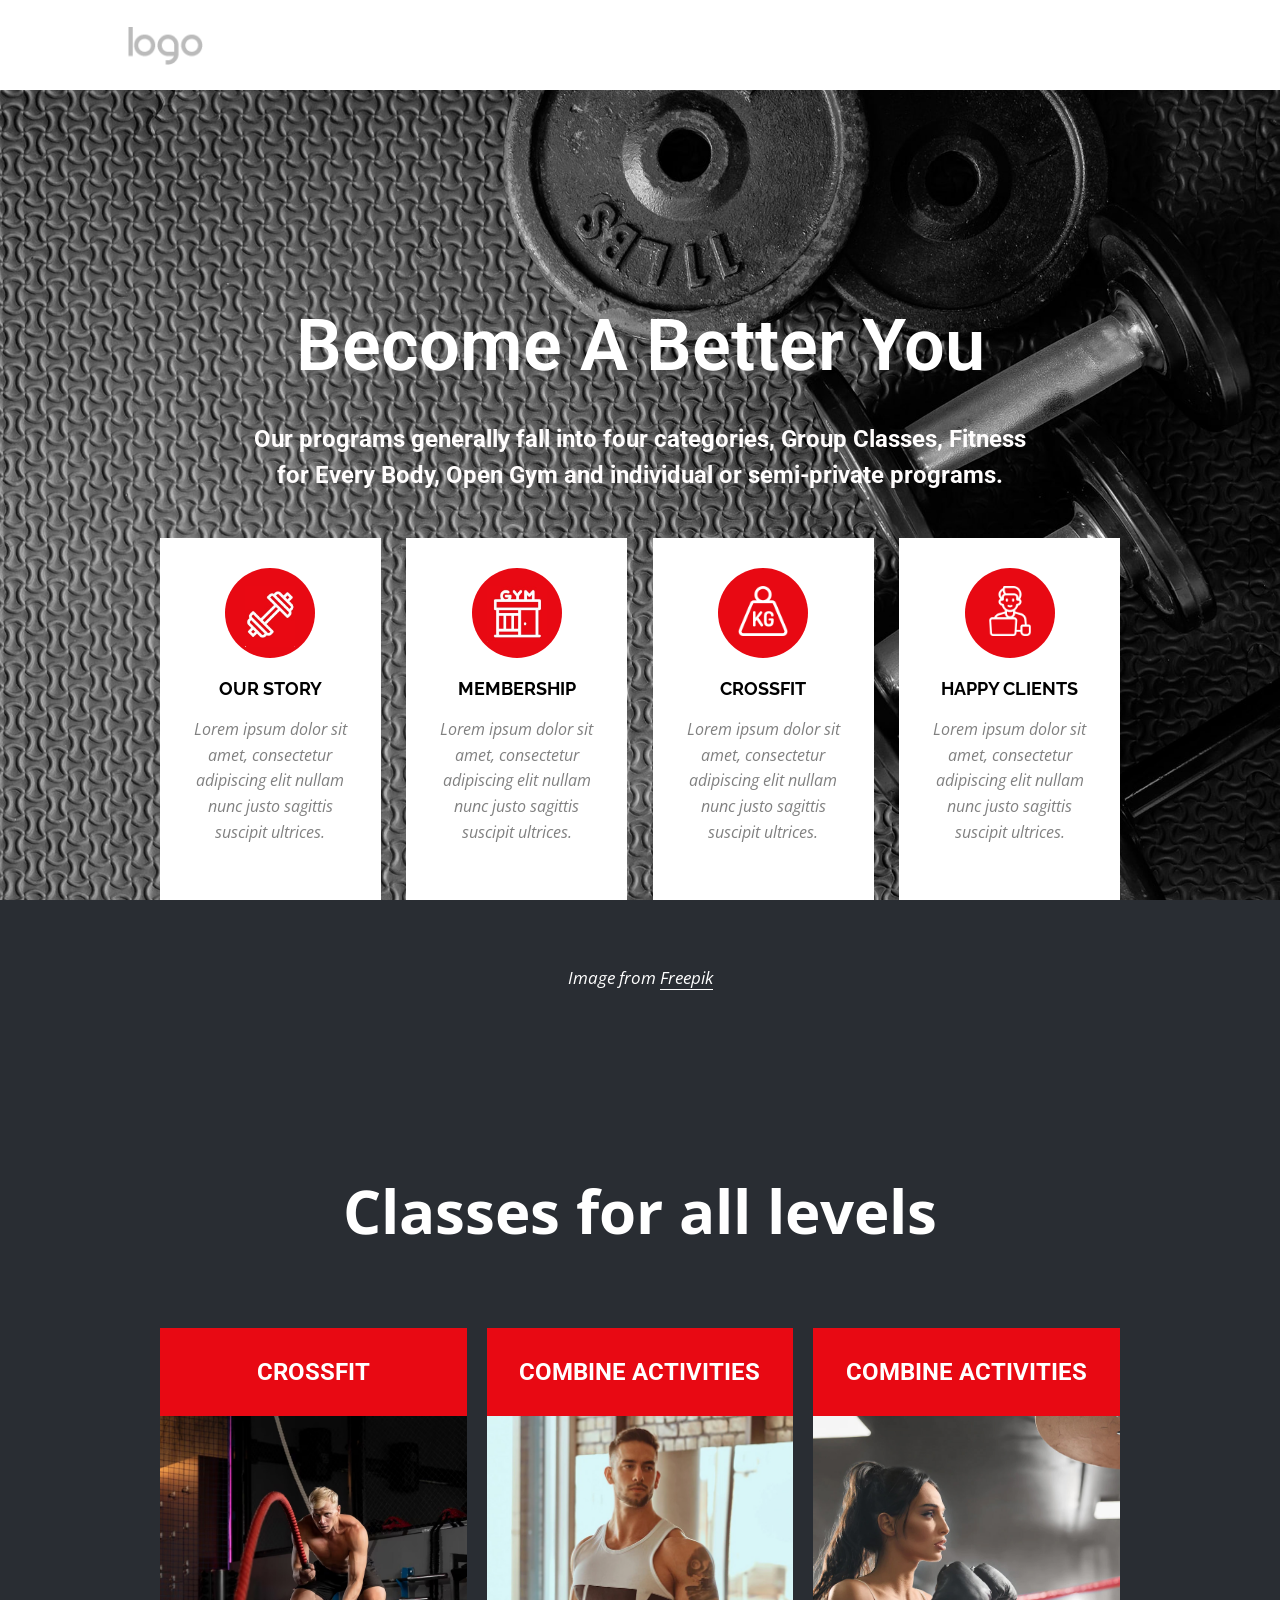
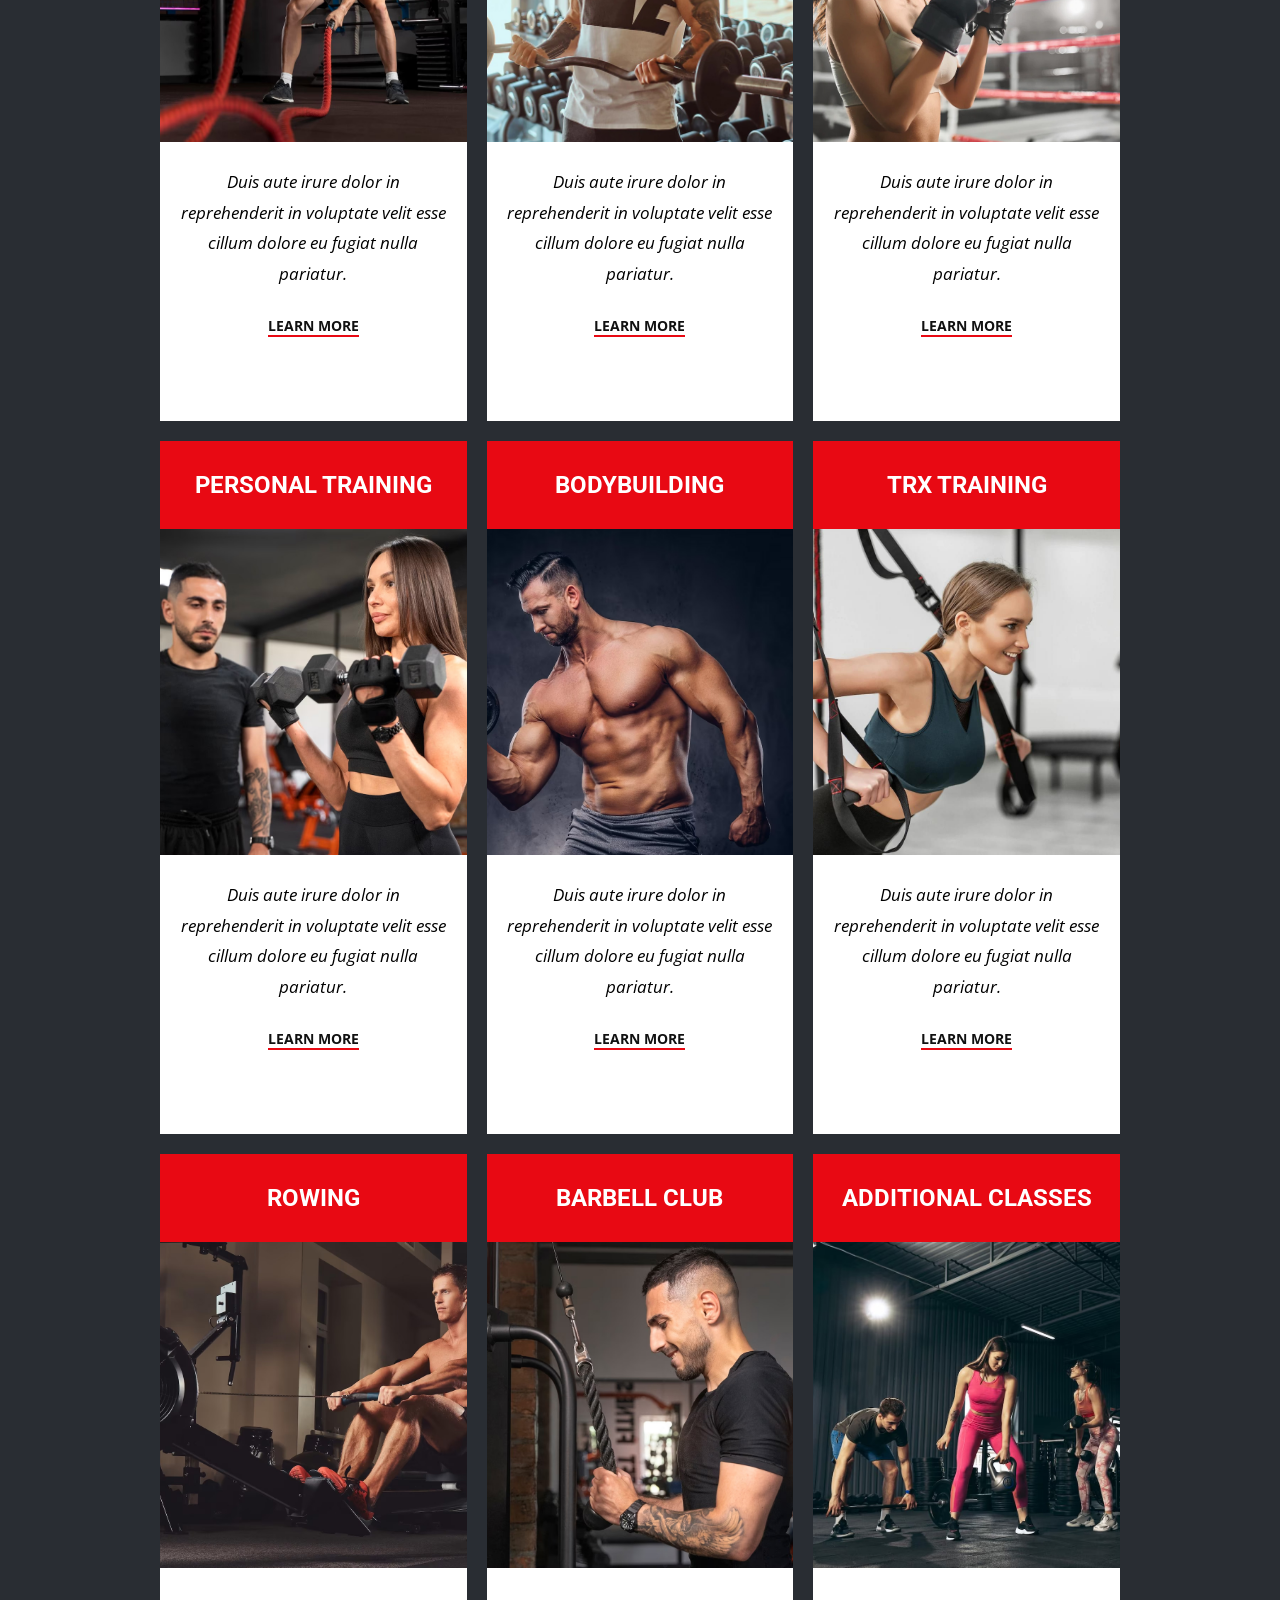
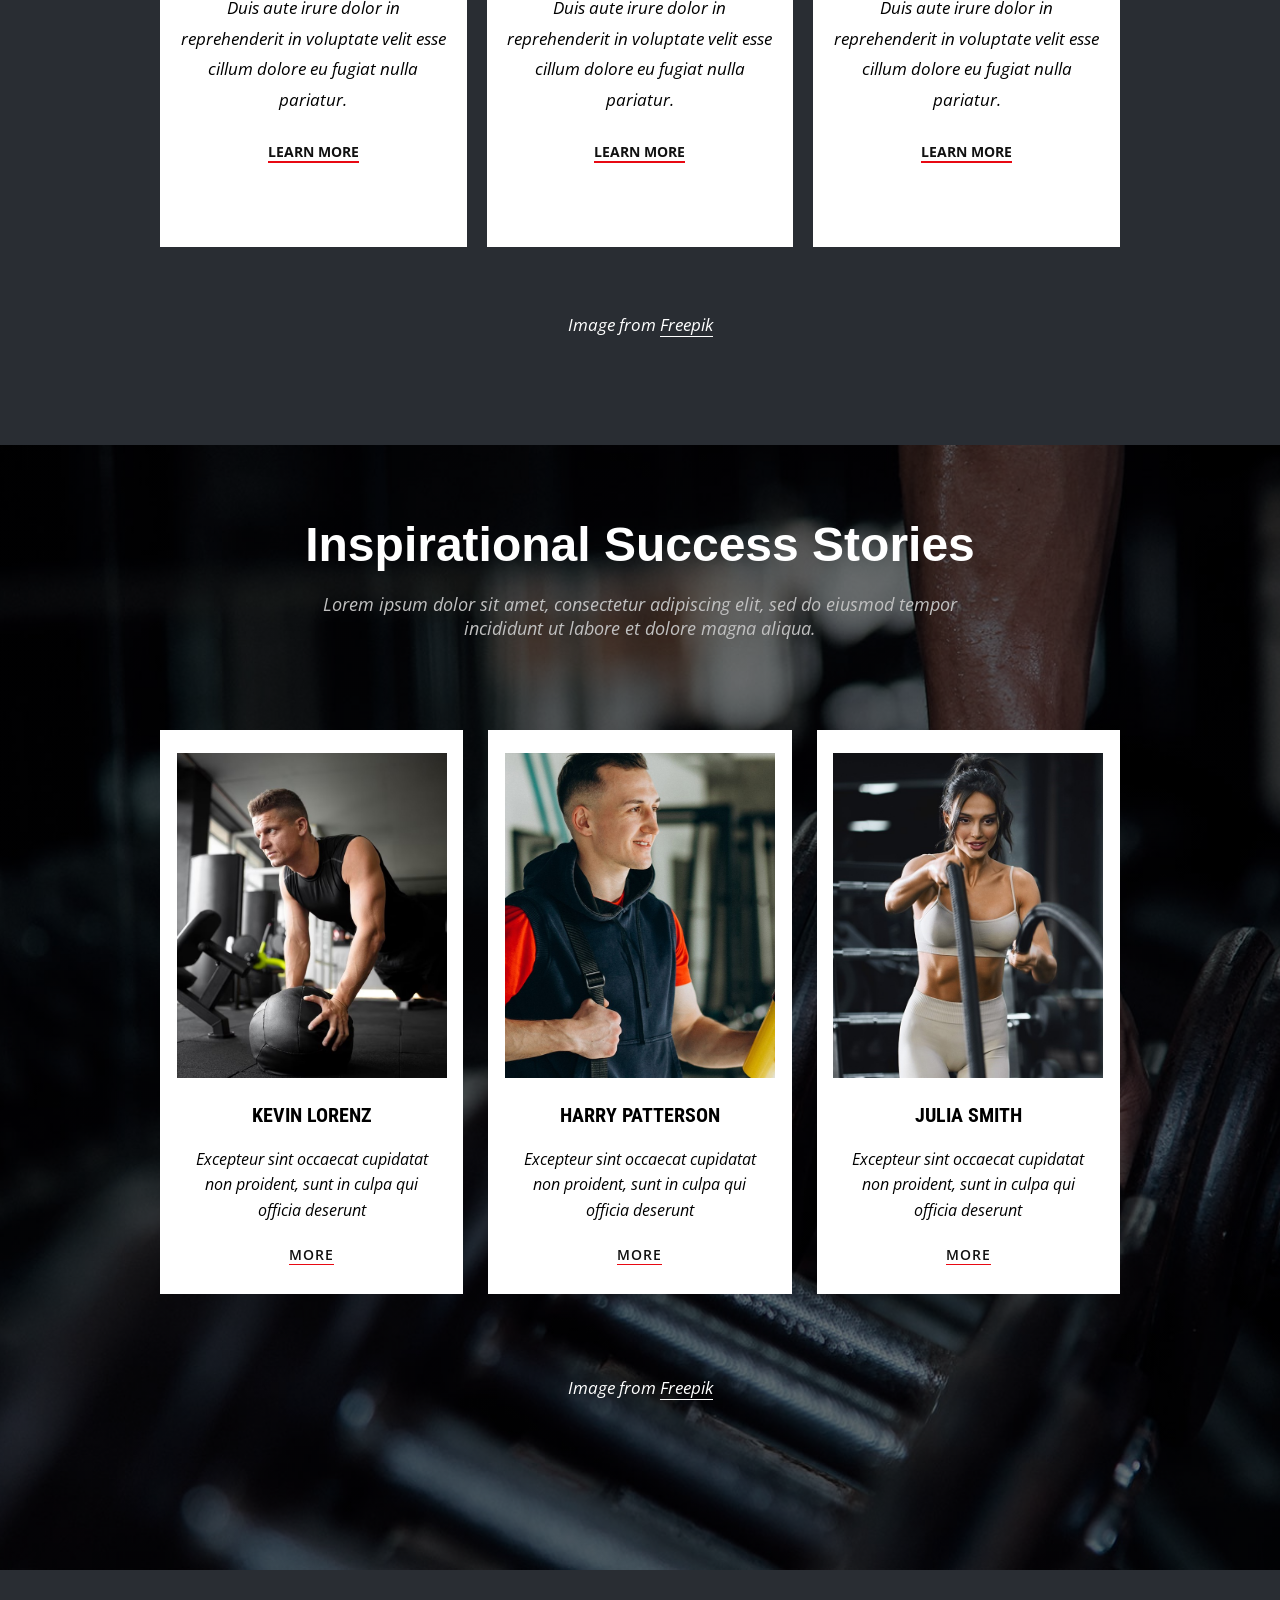
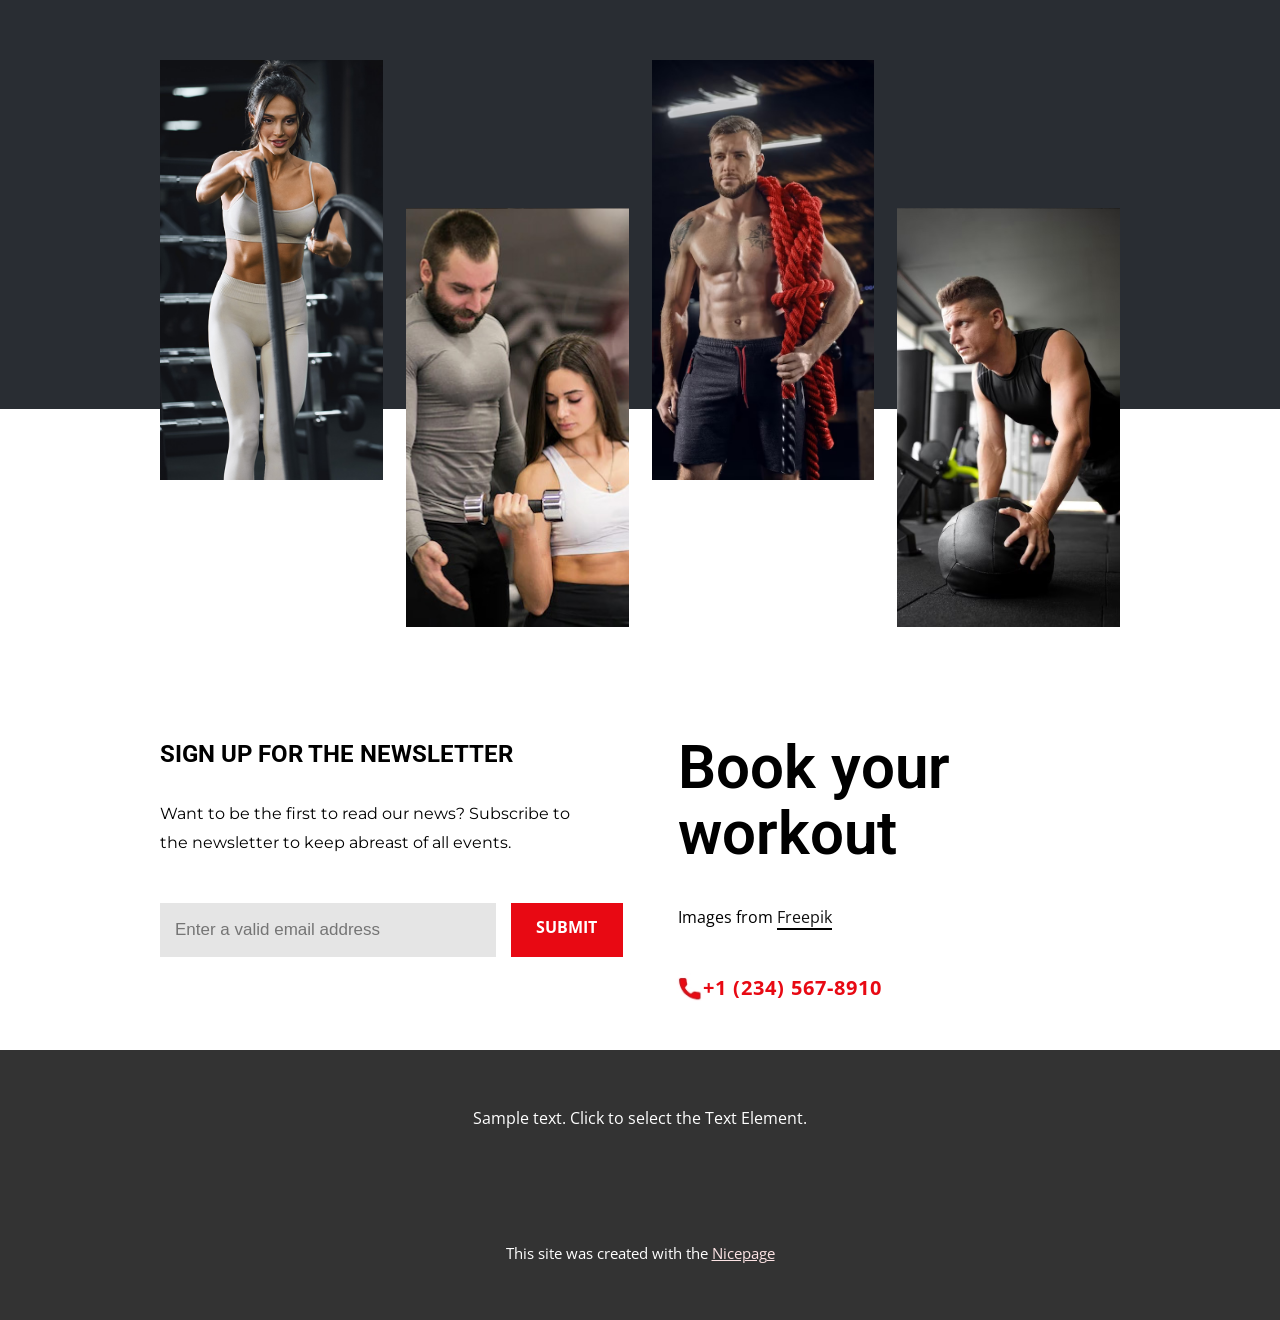
==== index.html @ ff722672 "Add files via upload" ====
<!DOCTYPE html>
<html lang="en">
<head>
    <meta charset="UTF-8">
    <meta name="viewport" content="width=device-width, initial-scale=1.0">
    <title>Document</title>
    <link rel="stylesheet" href="index.css">
</head>
<body>
    <nav>
        <img src="imge/default-logo.png" alt="logo" width="75px" class="navim">
    </nav>
    <!-- section1 -->
    <section class="q">
        <img src="imge/er3-min.jpg" alt="logo" class="im">
        <div class="q1">
            <h1>Become A Better You</h1>
            <h5 class="qh5">Our programs generally fall into four categories, Group Classes, Fitness <br>
                for Every Body, Open Gym and individual or semi-private programs.
            </h5>
            <div class="q2">
                <div class="q3">
                    <div class="q31">
                        <div class="qi3"> <img src="imge/IMG_٢٠٢٤١٢١٩_٢١٥٣٥٢.jpg"></div>
                        <h4>Our Story</h4>
                        <p class="q3p">Lorem ipsum dolor sit amet, consectetur adipiscing elit nullam nunc justo sagittis suscipit ultrices.</p>
                    </div>
                    <div class="q32">
                        <div class="qi3"> <img src="imge/IMG_٢٠٢٤١٢١٩_٢١٥٣٢١.jpg" class="igem" ></div>
                        <h4>Membership</h4>
                        <p class="q3p">Lorem ipsum dolor sit amet, consectetur adipiscing elit nullam nunc justo sagittis suscipit ultrices.</p>
                    </div>
                    <div class="q33">
                        <div class="qi3"> <img src="imge/download (1).png" ></div> 
                        <h4>Crossfit</h4>
                        <p class="q3p">Lorem ipsum dolor sit amet, consectetur adipiscing elit nullam nunc justo sagittis suscipit ultrices.</p>
                    </div>
                    <div class="q34">
                        <div class="qi3"> <img src="imge/download (2).png" ></div>
                        <h4>Happy clients</h4>
                        <p class="q3p">Lorem ipsum dolor sit amet, consectetur adipiscing elit nullam nunc justo sagittis suscipit ultrices.</p>
                    </div>
                </div>
            </div>
            <p class="q4">Image from  <a class="qa4" href="#">Freepik</a></p>
        </div>
    </section>
    <!-- section2 -->
    <section class="w">
        <div class="w1">
            <h2 class="wh2">Classes for all levels</h2>
            <div class="w2">
                <div class="w3">
                    <div class="w31">
                        <h4 class="wh4">Crossfit</h4>
                        <img src="imge/346.jpg" alt="logo" class="imgw" >
                        <p class="wp">Duis aute irure dolor in reprehenderit in voluptate velit esse cillum dolore eu fugiat nulla pariatur.</p>
                        <a href="#" class="aw">Learn more</a>
                    </div>
                    <div class="w32">
                        <h4 class="wh4">Combine activities</h4>
                        <img src="imge/hhhh.jpg" alt="logo" class="imgw" >
                        <p class="wp">Duis aute irure dolor in reprehenderit in voluptate velit esse cillum dolore eu fugiat nulla pariatur.</p>
                        <a href="#" class="aw">Learn more</a>
                    </div>
                    <div class="w33">
                        <h4 class="wh4">Combine activities</h4>
                        <img src="imge/vvv.jpg" alt="logo" class="imgw">
                        <p class="wp">Duis aute irure dolor in reprehenderit in voluptate velit esse cillum dolore eu fugiat nulla pariatur.</p>
                        <a href="#" class="aw">Learn more</a>
                    </div>
                    <div class="w34">
                        <h4 class="wh4">Personal Training</h4>
                        <img src="imge/gh.jpg" alt="logo" class="imgw">
                        <p class="wp">Duis aute irure dolor in reprehenderit in voluptate velit esse cillum dolore eu fugiat nulla pariatur.</p>
                        <a href="#" class="aw">Learn more</a>
                    </div>
                    <div class="w35">
                        <h4 class="wh4">Bodybuilding</h4>
                        <img src="imge/tr.jpg" alt="logo" class="imgw">
                        <p class="wp">Duis aute irure dolor in reprehenderit in voluptate velit esse cillum dolore eu fugiat nulla pariatur.</p>
                        <a href="#" class="aw">Learn more</a>
                    </div>
                    <div class="w36">
                        <h4 class="wh4">Trx Training</h4>
                        <img src="imge/hhhh (1).jpg" alt="logo" class="imgw">
                        <p class="wp">Duis aute irure dolor in reprehenderit in voluptate velit esse cillum dolore eu fugiat nulla pariatur.</p>
                        <a href="#" class="aw">Learn more</a>
                    </div>
                    <div class="w37">
                        <h4 class="wh4">Rowing</h4>
                        <img src="imge/6.jpg" alt="logo" class="imgw">
                        <p class="wp">Duis aute irure dolor in reprehenderit in voluptate velit esse cillum dolore eu fugiat nulla pariatur.</p>
                        <a href="#" class="aw">Learn more</a>
                    </div>
                    <div class="w38">
                        <h4 class="wh4">Barbell Club</h4>
                        <img src="imge/577.jpg" alt="logo" class="imgw">
                        <p class="wp">Duis aute irure dolor in reprehenderit in voluptate velit esse cillum dolore eu fugiat nulla pariatur.</p>
                        <a href="#" class="aw">Learn more</a>
                    </div>
                    <div class="w39">
                        <h4 class="wh4">Additional Classes</h4>
                        <img src="imge/t4.jpg" alt="logo" class="imgw">
                        <p class="wp">Duis aute irure dolor in reprehenderit in voluptate velit esse cillum dolore eu fugiat nulla pariatur.</p>
                        <a href="#" class="aw">Learn more</a>
                    </div>

                </div>
                <p class="q4 w4">Image from  <a class=" wa4" href="#">Freepik</a></p>
            </div>
        </div>
    </section>
    <!-- section3 -->
    <section class="e">
        <div class="e1">
            <h2 class="he1">Inspirational Success Stories</h2>
            <p class="e2">Lorem ipsum dolor sit amet, consectetur adipiscing elit, 
            sed do eiusmod tempor incididunt ut labore et dolore magna aliqua.</p>
            <div class="ee3">
                <div class="e3 ">
                    <div class="e31">
                            <div class="e310">
                                <img src="imge/222.jpg" alt="photo" class="imge3">
                                <h4 class="h4e tran" >Kevin Lorenz</h4>
                            </div>
                            <p class="pe31  tran">Excepteur sint occaecat cupidatat non proident, sunt in culpa qui officia deserunt</p>
                            <a href="#" class="ea31 tran">more</a>
                    </div>
                    <div class="e32">
                        <div class="e310">
                            <img src="imge/58.jpg" alt="photo" class="imge3">
                            <h4 class="h4e tran">Harry Patterson</h4>
                        </div>
                            <p class="pe31 tran">Excepteur sint occaecat cupidatat non proident, sunt in culpa qui officia deserunt</p>
                            <a href="#" class="ea31 tran">more</a>
                    </div>
                    <div class="e33">
                        <div class="e310">
                            <img src="imge/64745322-c864-486f-a32f-adc405a416b2.jpg" alt="photo" class="imge3">
                            <h4 class="h4e tran">Julia Smith</h4>
                        </div>
                            <p class="pe31 tran">Excepteur sint occaecat cupidatat non proident, sunt in culpa qui officia deserunt</p>
                            <a href="#" class="ea31 tran">more</a>
                    </div>
                </div>
            </div>  
            <p class="q4 w4">Image from  <a class=" wa4" href="#">Freepik</a></p>
        </div>
    </section>
    <!-- section 4 -->
    <section class="r">
        <div class="r1">
            <div class="r10">
                <div class="r11"></div>
                <div class="r12"></div>
                <div class="r13"></div>
                <div class="r14"></div>
            </div>
        </div>
        <div class="r2">
        <div class="r20">
                <div class="r21">
                    <h4 class="hr4">Sign up for the newsletter</h4>
                    <p class="pr21">Want to be the first to read our news? Subscribe to the newsletter to keep abreast of all events. </p>
                    <div class="rdiv">
                        <form >
                            <input type="email" placeholder="Enter a valid email address" class="rinp" >
                            <a href="###" class="arf">Submit</a>
                        </form>
                    </div>
                </div>
                <div class="r22">
                    <div class="r220">
                        <h2 class="hr2">Book your workout</h2>
                        <p class="pr22">Images from <a href="#" class="ar22">Freepik</a></p>
                        <div class="r221">
                            <img src="imge/Screenshot_5-1-2025_202839_nicepage.com.jpeg" class="rim">
                            <a href="#" class="ar"> +1 (234) 567-8910</a>
                        </div>
                    </div>
                </div>
        </div>
        </div>
    </section>
    <footer>
        <p class="fot1">Sample text. Click to select the Text Element.</p>
        <p class="fot2"> This site was created with the <a href="#" class="afot">Nicepage</a></p>
    </footer>
</body>
</html>
---- index.css ----
@import url('https://fonts.googleapis.com/css2?family=Playfair+Display:wght@700&family=Roboto:ital,wght@0,100;0,300;0,400;0,500;0,700;0,900;1,100;1,300;1,400;1,500;1,700;1,900&display=swap');
@import url('https://fonts.googleapis.com/css2?family=Playfair+Display:wght@700&family=Raleway:ital,wght@0,100..900;1,100..900&family=Roboto:ital,wght@0,100;0,300;0,400;0,500;0,700;0,900;1,100;1,300;1,400;1,500;1,700;1,900&display=swap');
@import url('https://fonts.googleapis.com/css2?family=Open+Sans:ital,wght@0,300..800;1,300..800&family=Playfair+Display:wght@700&family=Raleway:ital,wght@0,100..900;1,100..900&family=Roboto:ital,wght@0,100;0,300;0,400;0,500;0,700;0,900;1,100;1,300;1,400;1,500;1,700;1,900&display=swap');
@import url('https://fonts.googleapis.com/css2?family=Roboto+Condensed:ital,wght@0,100..900;1,100..900&display=swap');
@import url('https://fonts.googleapis.com/css2?family=Montserrat:ital,wght@0,100..900;1,100..900&display=swap');
*{
    margin: 0;
    padding: 0;
    box-sizing: border-box;
}
html{
    scroll-behavior: smooth;
}
body{
    font-family: 'Open Sans', sans-serif;
    overflow-x: hidden;
    scroll-behavior: smooth;
}
nav{
    height: 10vh;
    position: relative;
}
.navim{
    position: absolute;
    margin-left: 10%;
    margin-top: 3vh;
}
.q{
    height: 100vh;
    width: 100%;
    background-color: #292d33;
    position: relative;
}
.im{
    height: 90vh;
    width: 100% !important;
    object-fit: cover;
    filter: grayscale(100%);
    background-color: rgba(0, 0, 0, 0.5);
    animation-name: image;
    animation-duration: 1.5s;
}
@keyframes image{
    0% { transform: translateY(-100%); }
    100% { transform: translateY(0); }
}

.q1{
    position: absolute;
    width: 75%;
    top: 20%;
    right: 12.5%;
    left: 12.5%;
    text-align: center;
}
h1{
    color: white;
    font-size: 4.5rem;
    line-height: 1.1;
    font-family: "Roboto", sans-serif;
    font-weight: 600;
    margin-bottom: 4vh;
    animation-name: th1;
    animation-duration: 1.5s;
    animation-timing-function: ease-in-out;
}
@keyframes th1{
    0% { opacity: 0; 
    font-size: 25px;} 
    100% { opacity: 1; }
}
.qh5{
    color: rgb(255, 253, 253);
    line-height: 1.5;
    font-family: "Roboto", sans-serif;
    font-size: 1.5rem;
    animation-name: th5;
    animation-duration: 1.5s;
    animation-timing-function: ease-in-out;
}
@keyframes th5{
    0% { opacity: 0; 
    font-size: 14px;} 
    100% { opacity: 1; }
}

.q3{
    display: flex;
    justify-content: space-between;
    margin-top: 5vh;
    gap: 2vw;
    animation: qd3 2s ease-in-out forwards;
}
@keyframes qd3{
    0% { transform: translateY(100%); opacity: 0; }
    100% { transform: translateY(0); opacity: 1;}
}
.q31, .q32, .q33, .q34{
    background-color: white;
    height: 47vh;
    margin-top: 0vh;
    padding: 30px;
}
.qi3{
    background-color: #e80913;
    border-radius: 50%;
    width: 90px;
    height: 90px; 
    margin-left: auto;  
    margin-right: auto;
    margin-bottom: 20px;
    animation: slideFromRight 2s ease-in-out forwards;
}
@keyframes slideFromRight{
    0% { transform: translateX(100%) 
        rotate(180deg);
        opacity: 0; 
    } 
    100% { transform: translateX(0)
        rotate(0deg);
        opacity: 1;
    }
}
.q3 img{
    margin-top: 18px;
    width: 50px;
}
.igem{
    width: 60px !important;
}
.q3 h4{
    margin-top: 1vh;
    margin-bottom: 1.5vh;
    font-weight: 700;
    font-size: 1.125rem;
    font-family: "Raleway", sans-serif !important;
    text-transform: uppercase;
}
.q3p{
    font-style: italic;
    margin-top: 18px;
    margin-bottom: 0;
    color: #808080 ;
    font-family: 'Open Sans', sans-serif;
    line-height: 1.6;
    padding-bottom: 25px;
}  
.q4, .qa4, .wa4{
    text-align: center;
    margin-top: 7vh;
    color: white;
    font-style: italic;
    line-height: 1.8;
    font-size: 17px;
    text-decoration: none;
    animation-name: tq4;
    animation-duration: 3.8s;
    animation-timing-function: ease-in-out;
}
@keyframes tq4{
    0% { opacity: 0; 
    font-size: 14px;} 
    100% { opacity: 1; }
}

.qa4, .wa4{
    border-bottom: 1px white solid;
    
}
.qa4:hover{
    border: none;
    color: rgb(205, 204, 204);
}
@media(max-width:450px){
    .q{
        height: 285vh;
    }
    .im{
        height: 100vh;
    }
    .q1{
        width: 90%;
        top: 10%;
        right: 5%;
        left: 5%;
    }
    h1{
        font-size: 3.5rem;
        margin-bottom: 3vh;
    }
    .qh5{
        font-size: 1.3rem;
        line-height: 1.5;
    }
    .q3{
        display: block;
        margin-top: 5vh;
    }
    .q31, .q32, .q33, .q34{
        margin-bottom: 4vh;
        height: auto;
    }
}
@media (min-width:451px) and (max-width:650px){
    .q{
        height: 195vh;
    }
    .im{
        height: 90vh;
    }
    .q1{
        width: 85%;
        top: 10%;
        right: 7.5%;
        left: 7.5%;
    }
    h1{
        font-size: 3.5rem;
    }
    .qh5{
        font-size: 1.5rem;
    }
    .q3{
        display: flex;
        flex-wrap: wrap;
        justify-content: space-between;
        margin-top: 3vh;
        gap: 3vw;
    }
    .q31, .q32, .q33, .q34{

        background-color: white;
        height: auto;
        
        flex-basis: 48%;
    }
}
@media (min-width:651px) and (max-width:850px){
    .q{
        height: 190vh;
    }
    .im{
            height: 90vh;
        }
        .q1{
        
            width: 85%;
        top: 10%;
        right: 7.5%;
        left: 7.5%;
        }
        h1{
            font-size: 3.5rem;
        }
        .qh5{
            font-size: 1.5rem;
        }
        .q3{
        display: flex;
        flex-wrap: wrap;
        justify-content: space-between;
            margin-top: 3vh;
            gap: 3vw;
        }
        .q31, .q32, .q33, .q34{
            background-color: white;
        height: auto;
        
        flex-basis: 48%;
        }
}
@media (min-width:851px) and (max-width:1050px){
    .q{
        height: 120vh;
        
    }
    h1{
        font-size: 4.4rem;
    }
    .qh5{

        font-size: 1.4rem;
    }
    .q31, .q32, .q33, .q34{
        height: auto;
    }
    .q1{
        
        width: 85%;
        top: 10%;
        right: 7.5%;
        left: 7.5%;
    }
    .im{
        height: 80vh;
    }
    }
    @media (min-width:1051px) {
    .q{
        height: 120vh;
        
    }
    .q31, .q32, .q33, .q34{
        height: auto;
    }

}
/*section2*/
.w{
    height: 275vh;
    width: 100%;
    background-color: #292d33;
    position: relative;

}

.w1{
    position: absolute;
    width: 75%;
    right: 12.5%;
    left: 12.5%;
    text-align: center;
    height: 100%;
    display: flex;
    flex-direction: column;
    flex-shrink: 0;
}
.wh2{
    color: white;
    font-size: 3.75rem;
    margin: 60px auto 0;
    padding-top: 60px;
    animation: th2 1.5s ease-in-out forwards;
}
@keyframes th2{
    0% { opacity: 0; 
    font-size: 14px;} 
    100% { opacity: 1; }
}
.w2{
    display: flex;
    flex-direction: column;
    flex-shrink: 0;
    height: 88%;
    margin: 6% 0 0 0;
}
.w3{
    display: grid;
    grid-template-columns: repeat(3, 1fr);
    grid-template-rows: repeat(3, 1fr);
    gap: 20px;
    text-align: center;
    animation: wd3 2s ease-in-out forwards;
}
@keyframes wd3{
    0% { transform: translateY(10%);
        opacity: 0;
    }
    100% { transform: translateY(0); 
        opacity: 1;
    }
}
.w31, .w32, .w33, .w34, .w35, .w36, .w37,.w38 ,.w39{
    background-color: #ffffff;
    height: auto;
    height: 73vh;
}
.imgw{
    height: 47%;
    width: 100%;
    object-fit: cover;
}
.wh4{
    font-weight: 700;
    font-size: 1.5rem;
    margin: 0 auto;
    word-wrap: break-word;
    text-transform: uppercase;
    line-height: 1.2;
    font-family: "Roboto", sans-serif;
    color: #ffffff;
    background-color: #e80913 !important;
    padding:  30px;
}
.wp{
    font-style: italic;
    line-height: 1.8;
    word-wrap: break-word;
    padding: 25px 20px;
    margin-top: -5px;
    font-size: 17px;
}
.aw{
    color: #111111 !important;
    text-transform: uppercase;
    font-size: 0.875rem;
    font-weight: 700;
    text-decoration: none;
    border-bottom: 2px solid #e80913;
    margin-top: 5px;
}
.aw:hover{
    color: #f1c50e !important;
}
.wa4:hover{
    border-color: #e80913 !important;
}
.wa4:hover{
    border-color: #e80913;
    color: rgb(205, 204, 204);
}
@media(max-width:450px){
    .w{
        height: 785vh;
    }
    .w1{
        width: 90%;
        right: 5%;
        left: 5%;
    }
    .wh2{
        font-size: 2.9rem;
        margin: 30px auto 0;
        padding-top: 15px;
        margin-bottom: 5vh;
        margin-top: -10vh;
    }
    .w2{
        height: 88%;
        margin: 6% 0 0 0;
    }
    .w3{
        grid-template-columns: repeat(1, 1fr);
        grid-template-rows: repeat(9, 1fr);
        gap: 25px;
    }
    .w31, .w32, .w33, .w34, .w35, .w36, .w37,.w38 ,.w39{
        height: 80vh;
    }
}
@media (min-width:451px) and (max-width:650px){
    .w{
    height: 675vh;
    }
    .w1{
    width: 90%;
    right: 5%;
    left: 5%;
    }
    .wh2{
        font-size: 3.5rem;
    margin: 30px auto 0;
        padding-top: 15px;
    margin-bottom: 5vh;
    margin-top: 0vh;
    }
    .w3{
    grid-template-columns: repeat(1, 1fr);
    grid-template-rows: repeat(9, 1fr);
    gap: 25px;
    }
    .w31, .w32, .w33, .w34, .w35, .w36, .w37,.w38 ,.w39{
    height: 67vh;

    }
}
@media (min-width:651px) and (max-width:850px){
    .w{
    height: 383vh;
    }
    .w1{
    width: 85%;
    right: 7.5%;
    left: 7.5%;
    }
    .wh2{
        font-size: 3.65rem;
        margin: 30px auto 0;
        padding-top: 0;
    margin-bottom: 2vh;
    margin-top: -35vh;
    }
    .w3{
    grid-template-columns: repeat(2, 1fr);
    grid-template-rows: repeat(5, 1fr);
    gap: 25px;
    }
    .w31, .w32, .w33, .w34, .w35, .w36, .w37,.w38 ,.w39{
    height: 73.5vh;
    }
    .wh4{
    padding:  30px 0;
    font-size: 1.125rem;
}
}
@media (min-width:851px) and (max-width:1050px){
    .w{
    height: 290vh;
    }
    .w1{
    width: 85%;
    right: 7.5%;
    left: 7.5%;
    }
    .wh2{
        font-size: 3.65rem;
        margin: 30px auto 0;
        padding-top: 0;
    margin-bottom: 2vh;
    margin-top: 0vh;
    }
    .w3{
    grid-template-columns: repeat(3, 1fr);
    grid-template-rows: repeat(3, 1fr);
    gap: 20px;
    }
    .w31, .w32, .w33, .w34, .w35, .w36, .w37,.w38 ,.w39{
    height: 82vh;
    }
    .wh4{
    padding:  30px 0;
    font-size: 1rem;
}
}
@media (min-width:1051px) {
    .w{
    height: 275vh;
    }
    .w1{
    width: 75%;
    right: 12.5%;
    left: 12.5%;
    }
    .wh2{
        font-size: 3.75rem;
        margin: 30px auto 0;
        padding-top: 0;
    margin-bottom: 2vh;
    margin-top: 0vh;
    }
    .w3{
    grid-template-columns: repeat(3, 1fr);
    grid-template-rows: repeat(3, 1fr);
    gap: 20px;
    }
    .w31, .w32, .w33, .w34, .w35, .w36, .w37,.w38 ,.w39{
    height: 77vh;
    }
    .wh4{
    padding:  30px 0;
}
}
/*section3*/
.e{
    height: 125vh;
    width: 100%;
    background-image: linear-gradient(0deg, rgba(0, 0, 0, 0.55), rgba(0, 0, 0, 0.55)),
        url(imge/erer-min.jpg);
    background-position: center;
    position: relative;
    background-size: cover;
    text-align: center;
}
.e1{
    position: absolute;
    width: 75%;
    right: 12.5%;
    left: 12.5%;
    height: 100%;
    display: flex;
    flex-direction: column;
    flex-shrink: 0;
}
.he1{
    font-size: 3rem;
    font-weight: 700;
    color: #ffffff;
    margin-top: 8vh;
    font-family:" Roboto", sans-serif;
    animation: he1 2s ease-in-out forwards;
}
@keyframes he1{
    0% { opacity: 0; 
    font-size: 17px;} 
    100% { opacity: 1; }
}
.e2{
    width: 659px;
    font-size: 1.125rem;
    font-style: italic;
    margin: 20px auto 0;
    color: #c0c0c0 !important;
    margin-bottom: 10vh;
    animation: e2 2s ease-in-out forwards;
}
@keyframes e2{
    0% { opacity: 0; 
    font-size: 7px;} 
    100% { opacity: 1; }
}
.ee3{
    display: flex;
    flex-direction: row;
    flex-wrap: wrap;
    width: 100%;
    margin-left: auto;
    margin-left: auto;
}

.e3{

    display: grid;
    grid-template-columns: repeat(3, 1fr);
    gap: 25px;
    width: calc(100%-50px);
    height: 105%;
    animation: e3 2s ease-in-out forwards;

}
@keyframes e3{
    0% { transform: translateY(100%); opacity: 0; }
    100% { transform: translateY(0); opacity: 1;}
}
.e31, .e32, .e33{
    background-color: #ffffff;
    height: auto;
    width: 100%;
    margin-bottom: 5vh;
}
.imge3{
    margin-top: 2.5vh;
    width: 89%;
    height: 325px;
    object-fit: cover;
}
.h4e{
    font-weight: 700;
    /*   transition: transform 0.5s ease-in-out;*/
    font-size: 1.25rem;
    margin: 20px 0 0;
    font-family: 'Roboto Condensed', sans-serif !important;
    text-transform: uppercase;
}
/*.h4e:hover{
transform: translateY(-5px);
}*/
.pe31{
    font-style: italic;
    /*  transition: transform 0.5s ease-in-out;*/
    margin: 20px 0 0;
    word-wrap: break-word;
    padding: 0 30px;
    line-height: 1.6;
    margin-bottom: 20px;
}
/*.pe31:hover{
transform: translateY(-5px);
}*/
.ea31{
    font-size: 0.875rem;
    letter-spacing: 1px;
    text-transform: uppercase;
    font-weight: 600;
    /* transition: transform 0.5s ease-in-out;*/
    text-decoration: none;
    color: #111111 !important;
    border-bottom: 1.7px solid #e80913;

}
.tran{
    transition: transform 0.5s ease-in-out;
}
.tran:hover{
    transform: translateY(-5px);
}
.ea31:hover{
    border-bottom-color: black;
}
@media(max-width:450px){
    .e{
        height: 300vh;
    }
    .e1{
        width: 90%;
        right: 5%;
        left: 5%;
        height: 100%;
    }
    .he1{
        font-size: 2rem;
    }
    .e2{
        width: 80%;
        font-size: 1rem;
    }
    .ee3{
        flex-direction: column;
    }

    .e3{
        
        display: grid;
        grid-template-columns: repeat(1, 1fr);
        gap: 15px;
    }
    .e31, .e32, .e33{
        margin-bottom: 0vh;
        height: 100%;
        margin-bottom: 5vh;
    }

}
@media (min-width:451px) and (max-width:650px){
    .e{
        height: 213vh;
    }
    .e1{
        width: 90%;
        right: 5%;
        left: 5%;
        height: 100%;
    }
    .he1{
        font-size: 2.125rem;
    }
    .e2{
        width: 80%;
        font-size: 1rem;
    }
    .ee3{
        flex-direction: column;
    }

    .e3{
        
        display: grid;
        grid-template-columns: repeat(2, 1fr);
        gap: 15px;
    }
    .e31, .e32, .e33{
        margin-bottom: 0vh;
        height: 100%;
        margin-bottom: 5vh;
    }
    .pe31{

        padding: 0 10px;
        line-height: 1.6;
        margin-bottom: 20px;
    }
}
@media (min-width:651px) and (max-width:850px){
    .e{
        height: 200vh;
    }
    .e1{
        width: 85%;
        right: 7.5%;
        left: 7.5%;
    }
    .he1{
        font-size: 2.5rem;
    }
    .e2{
        width: 80%;
        font-size: 1.1rem;
    }
    .ee3{
        flex-direction: column;
    }

    .e3{
        
        display: grid;
        grid-template-columns: repeat(2, 1fr);
        gap: 15px;
    }
    .e31, .e32, .e33{
        margin-bottom: 0vh;
        height: 100%;
        margin-bottom: 5vh;
    }
    .pe31{

        padding: 0 10px;
        line-height: 1.6;
        margin-bottom: 20px;
    }
}
@media (min-width:851px) and (max-width:1050px){
    .e{
        height: 125vh;
    }
    .e1{
        width: 85%;
        right: 7.5%;
        left: 7.5%;
    }
    .he1{
        font-size: 2.75rem;
    }
    .e2{
        width: 80%;
        font-size: 1.125rem;
    }
    .ee3{
        flex-direction: row;
    }

    .e3{
        
        display: grid;
        grid-template-columns: repeat(3, 1fr);
        gap: 15px;
    }
    .e31, .e32, .e33{
        margin-bottom: 0vh;
        height: 100%;
        margin-bottom: 0vh;
    }
    .pe31{

        padding: 0 15px;
        line-height: 1.6;
        margin-bottom: 20px;
    }
}

/* section4*/

.r{
    height: 120vh;
    width: 100%;
    position: relative;
}
.r1{
    height: 65vh;
    width: 100%;
    background: linear-gradient(to bottom , #292d33 75%, white 25% );
    position: relative;
} 
.r10{
    width: 75%;
    right: 12.5%;
    left: 12.5%;
    height: 97%;
    position: absolute;
    margin: 0 auto;
    display: grid;
    margin-top: 10vh;
    gap: 23px;
    grid-template-areas:
        " pic1 . pic3 ." 
        " pic1 pic2 pic3 pic4"
        " pic1 pic2 pic3 pic4"
        ". pic2 . pic4"
        ;
}
.r11, .r12, .r13, .r14{
    background-position: center;
    background-size: cover;
}
.r11{
    grid-area: pic1;
    background-image: url(imge/64745322-c864-486f-a32f-adc405a416b2\ \(1\).jpg);
    animation-name: pic1;
    animation-duration: 2s;
}
.r12{
    grid-area: pic2;
    background-image: url(imge/sd3.jpg);
    animation-name: pic2;
    animation-duration: 2s;
}
.r13{
    grid-area:pic3 ; 
    background-image: url(imge/02.jpg);
    animation-name: pic1;
    animation-duration: 2s;
}
.r14{
    grid-area: pic4;
    background-image: url(imge/222.jpg);
    animation-name: pic2;
    animation-duration: 2s;
}
@keyframes pic1{
    0%{
        transform: translateY(-100%);
    }
    100%{
        transform: translateY(0);
    }
}
@keyframes pic2{
    0%{
        transform: translateY(30%);
    }
    100%{
        transform: translateY(0);
    }
}
.r2{
    height: 45vh;
    margin-top: 20vh;
    animation-name: r2;
    animation-duration: 2s;
}
@keyframes r2{
    0%{
        transform: scale(0.3);
    }
    100%{
        transform: scale(1);
    }
}
.r20{
    width: 75%;
    right: 12.5%;
    left: 12.5%;
    height: 45vh;
    position: absolute;
    margin: 0 auto;
    display: grid;
    grid-template-columns: repeat(2, 1fr);
    gap: 35px;
}
.r21{
    position: relative;
}
.hr4{
    word-wrap: break-word;
    font-weight: 700;
    text-transform: uppercase;
    font-size: 1.5rem;
    line-height: 1.6;
    font-family: "Roboto", sans-serif;
    margin-bottom: 3vh;
}
.pr21{
    width: 90%;
    font-family: "Montserrat", sans-serif !important;
    line-height: 1.8;
    font-weight: 400;
    margin-bottom: 5vh;
}
.rdiv form{
    display: grid;
    grid-template-columns: 3fr 1fr;
    gap: 15px;
    height: 6vh;

}
.rinp{
    background-color: #e5e5e5;
    border:#e5e5e5 ;
}
.rinp:focus{
    border: none; outline: none;
}
[placeholder]{
    padding-left: 15px;
    font-size: 17px;
}
.arf{
    color: #ffffff ;
    background-color: #e80913;
    text-decoration: none;
    text-align: center;
    padding-top:1.5vh ;
    text-transform: uppercase;
    font-weight: 700;
}
.arf:hover{
    background-color: #000;
}
.r22{
    position: relative;
}
.r220{
    margin-left: 20px;
}
.hr2{
    font-size: 3.75rem;
    line-height: 1.1;
    font-weight:600;
    font-family: "Roboto", sans-serif;
    margin-bottom: 4vh;
}
.pr22{
    line-height: 1.8;
    font-style: 17px;
}
.ar22{
    color: #111111;
    text-decoration: none;
    border-bottom: 2px solid black;
}
.r221{
display: flex; 
align-items: center;
margin-top:4vh ;
}
.rim{
width: 40px;
margin-left: -15px;
margin-top: 5px;
}
.ar{
color: #e80913 !important;
text-decoration: none;
font-weight: 700;
font-size: 1.25rem;
letter-spacing: 1px;
}
.ar:hover{
color: #f1c50e !important;
}
@media(max-width:450px){
.r{
    height: 345vh;
}
.r1{
    width: 100%;
    height: 250vh;
    background: linear-gradient(to bottom , #292d33 20%, white 0%);
} 
.r10{
    width: 90%;
    right: 5%;
    left: 5%;
    grid-template-areas:
        " pic1" 
        "  pic2 "
        "  pic3 "
        " pic4"
        ;
}
.r2{
    height: 40vh;
    margin-top: 15vh;
}

.r20{
    width: 90%;
    right: 5%;
    left: 5%;
    height: 18%;
    grid-template-columns: repeat(1, 1fr);
    gap: 5vh;
}
.hr2{
    font-size: 2rem;
}

}
@media (min-width:451px) and (max-width:650px){
.r{
    height: 400vh;
}
.r1{
    width: 100%;
    height: 310vh;
    background: linear-gradient(to bottom , #292d33 20%, white 0%);
} 
.r11{
    background-position: 50% 10%;
}
.r10{
    width: 90%;
    right: 5%;
    left: 5%;
    grid-template-areas:
        " pic1" 
        "  pic2 "
        "  pic3 "
        " pic4"
        ;
}
.r2{
    height: 40vh;
    margin-top: 15vh;
}

.r20{
    width: 90%;
    right: 5%;
    left: 5%;
    height: 18%;
    grid-template-columns: repeat(1, 1fr);
    gap: 5vh;
}
.hr2{
    font-size: 2.5rem;
}

}
@media (min-width:651px) and (max-width:850px){
.r{
    height: 300vh;
}
.r1{
    height: 60%;
    background: linear-gradient(to bottom , #292d33 20%, white 0%);
} 
.r10{
    width: 85%;
    right: 7.5%;
    left: 7.5%;
    height: 97%;
    position: absolute;
    margin-top: 10vh;
    gap: 23px;
    grid-template-areas:
        " pic1 ." 
        " pic1 pic2 "
        " pic1 pic2 "
        ". pic2 "
        "pic3 ."
        "pic3 pic4"
        "pic3 pic4"
        ". pic4"
        ;
}

.r2{
    height: 40%;
    margin-top: 20vh;
}

.r20{
    width: 85%;
    right: 7.5%;
    left: 7.5%;
    height: 30%;
    grid-template-columns: repeat(1, 1fr);
    
}


.pr21{
    width: 80%;
    
    margin-bottom: 0vh;
}
.rdiv form{
    display: grid;
    grid-template-rows: 1fr 1fr;
    grid-template-columns: 1fr;
    gap: 25px;
    height: 18vh;
    margin-top: 5vh;
}
.arf{
    padding-top:1.7vh ;
}

.r220{
    margin-left: 0px;
}

}
@media (min-width:851px) and (max-width:1050px){
    .r{
        height: 140vh;
    }
    .r10, .r20{
        width: 85%;
        right: 7.5%;
        left: 7.5%;
    }
}
footer{
    color: #ffffff;
    background-color: #333333;
    display: flex;
    height: 30vh;
    width: 100%;
    align-items: center;
    justify-content: space-around;
    flex-direction: column;
}
.fot2{
    font-size: 15px;
}
.afot{
    color: #fde4e5;
    font-size: 14.5px;
}
.afot:hover{
    color: #a1a1a1;
    text-decoration: none;
}
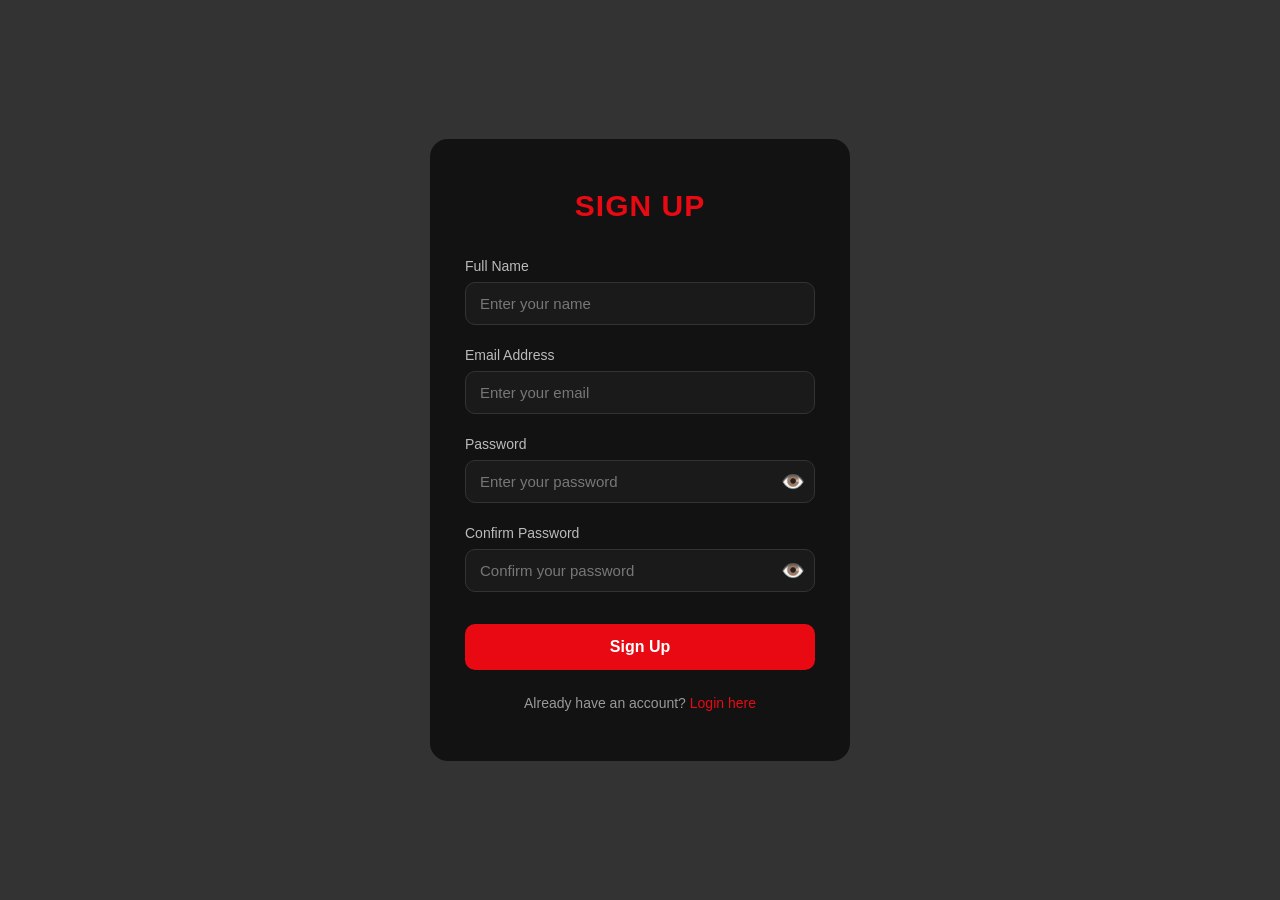
==== commit 7061658f: "Add files via upload" ====
--- a/index.html
+++ b/index.html
@@ -1,191 +1,52 @@
 <!DOCTYPE html>
 <html lang="en">
 <head>
-    <meta charset="UTF-8">
-    <meta name="viewport" content="width=device-width, initial-scale=1.0">
-    <title>Document</title>
-    <link rel="stylesheet" href="index.css">
+  <meta charset="UTF-8" />
+  <meta name="viewport" content="width=device-width, initial-scale=1.0" />
+  <title>Sign Up</title>
+  <link rel="stylesheet" href="style.css" />
 </head>
 <body>
-    <nav>
-        <img src="imge/default-logo.png" alt="logo" width="75px" class="navim">
-    </nav>
-    <!-- section1 -->
-    <section class="q">
-        <img src="imge/er3-min.jpg" alt="logo" class="im">
-        <div class="q1">
-            <h1>Become A Better You</h1>
-            <h5 class="qh5">Our programs generally fall into four categories, Group Classes, Fitness <br>
-                for Every Body, Open Gym and individual or semi-private programs.
-            </h5>
-            <div class="q2">
-                <div class="q3">
-                    <div class="q31">
-                        <div class="qi3"> <img src="imge/IMG_٢٠٢٤١٢١٩_٢١٥٣٥٢.jpg"></div>
-                        <h4>Our Story</h4>
-                        <p class="q3p">Lorem ipsum dolor sit amet, consectetur adipiscing elit nullam nunc justo sagittis suscipit ultrices.</p>
-                    </div>
-                    <div class="q32">
-                        <div class="qi3"> <img src="imge/IMG_٢٠٢٤١٢١٩_٢١٥٣٢١.jpg" class="igem" ></div>
-                        <h4>Membership</h4>
-                        <p class="q3p">Lorem ipsum dolor sit amet, consectetur adipiscing elit nullam nunc justo sagittis suscipit ultrices.</p>
-                    </div>
-                    <div class="q33">
-                        <div class="qi3"> <img src="imge/download (1).png" ></div> 
-                        <h4>Crossfit</h4>
-                        <p class="q3p">Lorem ipsum dolor sit amet, consectetur adipiscing elit nullam nunc justo sagittis suscipit ultrices.</p>
-                    </div>
-                    <div class="q34">
-                        <div class="qi3"> <img src="imge/download (2).png" ></div>
-                        <h4>Happy clients</h4>
-                        <p class="q3p">Lorem ipsum dolor sit amet, consectetur adipiscing elit nullam nunc justo sagittis suscipit ultrices.</p>
-                    </div>
-                </div>
-            </div>
-            <p class="q4">Image from  <a class="qa4" href="#">Freepik</a></p>
-        </div>
-    </section>
-    <!-- section2 -->
-    <section class="w">
-        <div class="w1">
-            <h2 class="wh2">Classes for all levels</h2>
-            <div class="w2">
-                <div class="w3">
-                    <div class="w31">
-                        <h4 class="wh4">Crossfit</h4>
-                        <img src="imge/346.jpg" alt="logo" class="imgw" >
-                        <p class="wp">Duis aute irure dolor in reprehenderit in voluptate velit esse cillum dolore eu fugiat nulla pariatur.</p>
-                        <a href="#" class="aw">Learn more</a>
-                    </div>
-                    <div class="w32">
-                        <h4 class="wh4">Combine activities</h4>
-                        <img src="imge/hhhh.jpg" alt="logo" class="imgw" >
-                        <p class="wp">Duis aute irure dolor in reprehenderit in voluptate velit esse cillum dolore eu fugiat nulla pariatur.</p>
-                        <a href="#" class="aw">Learn more</a>
-                    </div>
-                    <div class="w33">
-                        <h4 class="wh4">Combine activities</h4>
-                        <img src="imge/vvv.jpg" alt="logo" class="imgw">
-                        <p class="wp">Duis aute irure dolor in reprehenderit in voluptate velit esse cillum dolore eu fugiat nulla pariatur.</p>
-                        <a href="#" class="aw">Learn more</a>
-                    </div>
-                    <div class="w34">
-                        <h4 class="wh4">Personal Training</h4>
-                        <img src="imge/gh.jpg" alt="logo" class="imgw">
-                        <p class="wp">Duis aute irure dolor in reprehenderit in voluptate velit esse cillum dolore eu fugiat nulla pariatur.</p>
-                        <a href="#" class="aw">Learn more</a>
-                    </div>
-                    <div class="w35">
-                        <h4 class="wh4">Bodybuilding</h4>
-                        <img src="imge/tr.jpg" alt="logo" class="imgw">
-                        <p class="wp">Duis aute irure dolor in reprehenderit in voluptate velit esse cillum dolore eu fugiat nulla pariatur.</p>
-                        <a href="#" class="aw">Learn more</a>
-                    </div>
-                    <div class="w36">
-                        <h4 class="wh4">Trx Training</h4>
-                        <img src="imge/hhhh (1).jpg" alt="logo" class="imgw">
-                        <p class="wp">Duis aute irure dolor in reprehenderit in voluptate velit esse cillum dolore eu fugiat nulla pariatur.</p>
-                        <a href="#" class="aw">Learn more</a>
-                    </div>
-                    <div class="w37">
-                        <h4 class="wh4">Rowing</h4>
-                        <img src="imge/6.jpg" alt="logo" class="imgw">
-                        <p class="wp">Duis aute irure dolor in reprehenderit in voluptate velit esse cillum dolore eu fugiat nulla pariatur.</p>
-                        <a href="#" class="aw">Learn more</a>
-                    </div>
-                    <div class="w38">
-                        <h4 class="wh4">Barbell Club</h4>
-                        <img src="imge/577.jpg" alt="logo" class="imgw">
-                        <p class="wp">Duis aute irure dolor in reprehenderit in voluptate velit esse cillum dolore eu fugiat nulla pariatur.</p>
-                        <a href="#" class="aw">Learn more</a>
-                    </div>
-                    <div class="w39">
-                        <h4 class="wh4">Additional Classes</h4>
-                        <img src="imge/t4.jpg" alt="logo" class="imgw">
-                        <p class="wp">Duis aute irure dolor in reprehenderit in voluptate velit esse cillum dolore eu fugiat nulla pariatur.</p>
-                        <a href="#" class="aw">Learn more</a>
-                    </div>
+  <div class="container">
+    <h2>Sign Up</h2>
 
-                </div>
-                <p class="q4 w4">Image from  <a class=" wa4" href="#">Freepik</a></p>
-            </div>
-        </div>
-    </section>
-    <!-- section3 -->
-    <section class="e">
-        <div class="e1">
-            <h2 class="he1">Inspirational Success Stories</h2>
-            <p class="e2">Lorem ipsum dolor sit amet, consectetur adipiscing elit, 
-            sed do eiusmod tempor incididunt ut labore et dolore magna aliqua.</p>
-            <div class="ee3">
-                <div class="e3 ">
-                    <div class="e31">
-                            <div class="e310">
-                                <img src="imge/222.jpg" alt="photo" class="imge3">
-                                <h4 class="h4e tran" >Kevin Lorenz</h4>
-                            </div>
-                            <p class="pe31  tran">Excepteur sint occaecat cupidatat non proident, sunt in culpa qui officia deserunt</p>
-                            <a href="#" class="ea31 tran">more</a>
-                    </div>
-                    <div class="e32">
-                        <div class="e310">
-                            <img src="imge/58.jpg" alt="photo" class="imge3">
-                            <h4 class="h4e tran">Harry Patterson</h4>
-                        </div>
-                            <p class="pe31 tran">Excepteur sint occaecat cupidatat non proident, sunt in culpa qui officia deserunt</p>
-                            <a href="#" class="ea31 tran">more</a>
-                    </div>
-                    <div class="e33">
-                        <div class="e310">
-                            <img src="imge/64745322-c864-486f-a32f-adc405a416b2.jpg" alt="photo" class="imge3">
-                            <h4 class="h4e tran">Julia Smith</h4>
-                        </div>
-                            <p class="pe31 tran">Excepteur sint occaecat cupidatat non proident, sunt in culpa qui officia deserunt</p>
-                            <a href="#" class="ea31 tran">more</a>
-                    </div>
-                </div>
-            </div>  
-            <p class="q4 w4">Image from  <a class=" wa4" href="#">Freepik</a></p>
-        </div>
-    </section>
-    <!-- section 4 -->
-    <section class="r">
-        <div class="r1">
-            <div class="r10">
-                <div class="r11"></div>
-                <div class="r12"></div>
-                <div class="r13"></div>
-                <div class="r14"></div>
-            </div>
-        </div>
-        <div class="r2">
-        <div class="r20">
-                <div class="r21">
-                    <h4 class="hr4">Sign up for the newsletter</h4>
-                    <p class="pr21">Want to be the first to read our news? Subscribe to the newsletter to keep abreast of all events. </p>
-                    <div class="rdiv">
-                        <form >
-                            <input type="email" placeholder="Enter a valid email address" class="rinp" >
-                            <a href="###" class="arf">Submit</a>
-                        </form>
-                    </div>
-                </div>
-                <div class="r22">
-                    <div class="r220">
-                        <h2 class="hr2">Book your workout</h2>
-                        <p class="pr22">Images from <a href="#" class="ar22">Freepik</a></p>
-                        <div class="r221">
-                            <img src="imge/Screenshot_5-1-2025_202839_nicepage.com.jpeg" class="rim">
-                            <a href="#" class="ar"> +1 (234) 567-8910</a>
-                        </div>
-                    </div>
-                </div>
-        </div>
-        </div>
-    </section>
-    <footer>
-        <p class="fot1">Sample text. Click to select the Text Element.</p>
-        <p class="fot2"> This site was created with the <a href="#" class="afot">Nicepage</a></p>
-    </footer>
+    <form id="signup-form">
+      <!-- Full Name -->
+      <div class="form-group">
+        <label for="name">Full Name</label>
+        <input type="text" id="name" class="form-control" placeholder="Enter your name" required />
+        <div class="error-message" id="name-error">Please enter a valid name (more than 2 characters).</div>
+      </div>
+
+      <!-- Email -->
+      <div class="form-group">
+        <label for="email">Email Address</label>
+        <input type="email" id="email" class="form-control" placeholder="Enter your email" required />
+        <div class="error-message" id="email-error">Please enter a valid email address.</div>
+      </div>
+
+      <!-- Password -->
+      <div class="form-group password-wrapper">
+        <label for="password">Password</label>
+        <input type="password" id="password" class="form-control" placeholder="Enter your password" required />
+        <span class="toggle-password" onclick="togglePasswordVisibility('password', this)">👁️</span>
+        <div class="error-message" id="password-error">Password must be at least 6 characters long.</div>
+      </div>
+
+      <!-- Confirm Password -->
+      <div class="form-group password-wrapper">
+        <label for="confirm-password">Confirm Password</label>
+        <input type="password" id="confirm-password" class="form-control" placeholder="Confirm your password" required />
+        <span class="toggle-password" onclick="togglePasswordVisibility('confirm-password', this)">👁️</span>
+        <div class="error-message" id="confirm-password-error">Passwords do not match.</div>
+      </div>
+
+      <button type="submit" class="form-control">Sign Up</button>
+
+      <p>Already have an account? <a href="login.html">Login here</a></p>
+    </form>
+  </div>
+
+  <script src="signup.js"></script>
 </body>
-</html>+</html>
--- a/style.css
+++ b/style.css
@@ -0,0 +1,174 @@
+* {
+    margin: 0;
+    padding: 0;
+    box-sizing: border-box;
+}
+
+body {
+    font-family: 'Segoe UI', sans-serif;
+    background: linear-gradient(rgba(0, 0, 0, 0.8), rgba(0, 0, 0, 0.8)),
+                url('https://images.unsplash.com/photo-1571019613454-1cb2f99b2d8b') no-repeat center center/cover;
+    min-height: 100vh;
+    display: flex;
+    justify-content: center;
+    align-items: center;
+    color: white;
+    padding: 20px;
+}
+  /* Form Container */
+.container {
+    background-color: rgba(17, 17, 17, 0.96);
+    padding: 50px 35px;
+    border-radius: 18px;
+    width: 100%;
+    max-width: 420px;
+    transition: transform 0.3s ease;
+}
+
+  /* Title */
+.container h2 {
+    text-align: center;
+    color: #e80913;
+    margin-bottom: 35px;
+    font-weight: 800;
+    font-size: 30px;
+    letter-spacing: 1px;
+    text-transform: uppercase;
+}
+
+  /* Form Fields */
+.form-group {
+    margin-bottom: 22px;
+    position: relative;
+}
+
+label {
+    display: block;
+    margin-bottom: 8px;
+    color: #bbb;
+    font-size: 14px;
+    font-weight: 500;
+}
+
+input {
+    width: 100%;
+    padding: 12px 14px;
+    background-color: #1a1a1a;
+    border: 1px solid #333;
+    border-radius: 10px;
+    color: white;
+    font-size: 15px;
+    transition: all 0.3s ease;
+}
+
+input:focus {
+    border-color: #e80913;
+    background-color: #222;
+    outline: none;
+}
+
+input::placeholder {
+    color: #777;
+}
+
+/* Submit Button */
+button {
+    width: 100%;
+    padding: 14px;
+    background-color: #e80913;
+    border: none;
+    border-radius: 10px;
+    color: white;
+    font-size: 16px;
+    font-weight: bold;
+    cursor: pointer;
+    margin-top: 10px;
+    transition: background-color 0.3s ease, transform 0.2s ease;
+}
+
+button:hover {
+    background-color: #b70710;
+transform: translateY(-2px);
+}
+
+/* Form Footer */
+p {
+    text-align: center;
+    margin-top: 25px;
+    font-size: 14px;
+color: #999;
+}
+
+a {
+    color: #e80913;
+    text-decoration: none;
+}
+
+a:hover {
+    border-bottom: #e80913 1px solid;
+}
+
+
+/* Login Page Container */
+.login-container {
+    background-color: rgba(17, 17, 17, 0.96);
+    padding: 50px 35px;
+    border-radius: 18px;
+    width: 100%;
+    max-width: 420px;
+    margin: auto;
+    transition: transform 0.3s ease;
+}
+
+.login-container:hover {
+    transform: scale(1.01);
+}
+
+  /* Heading */
+.form-heading {
+    text-align: center;
+    color: #e80913;
+    margin-bottom: 35px;
+    font-weight: 800;
+    font-size: 30px;
+    letter-spacing: 1px;
+    text-transform: uppercase;
+}
+
+
+input.valid {
+    border: 2px solid green;
+}
+
+input.invalid {
+    border: 2px solid red;
+}
+
+.error-message {
+    color: red;
+    font-size: 0.9rem;
+    margin-top: 4px;
+    display: none;
+}
+
+input.invalid + .error-message {
+    display: block;
+}
+
+
+.password-wrapper {
+    position: relative;
+}
+
+.toggle-password {
+    position: absolute;
+    top: 50%;
+    right: 10px;
+    /* transform: translateY(-50%); */
+    cursor: pointer;
+    font-size: 1.2rem;
+    color: #888;
+}
+
+
+
